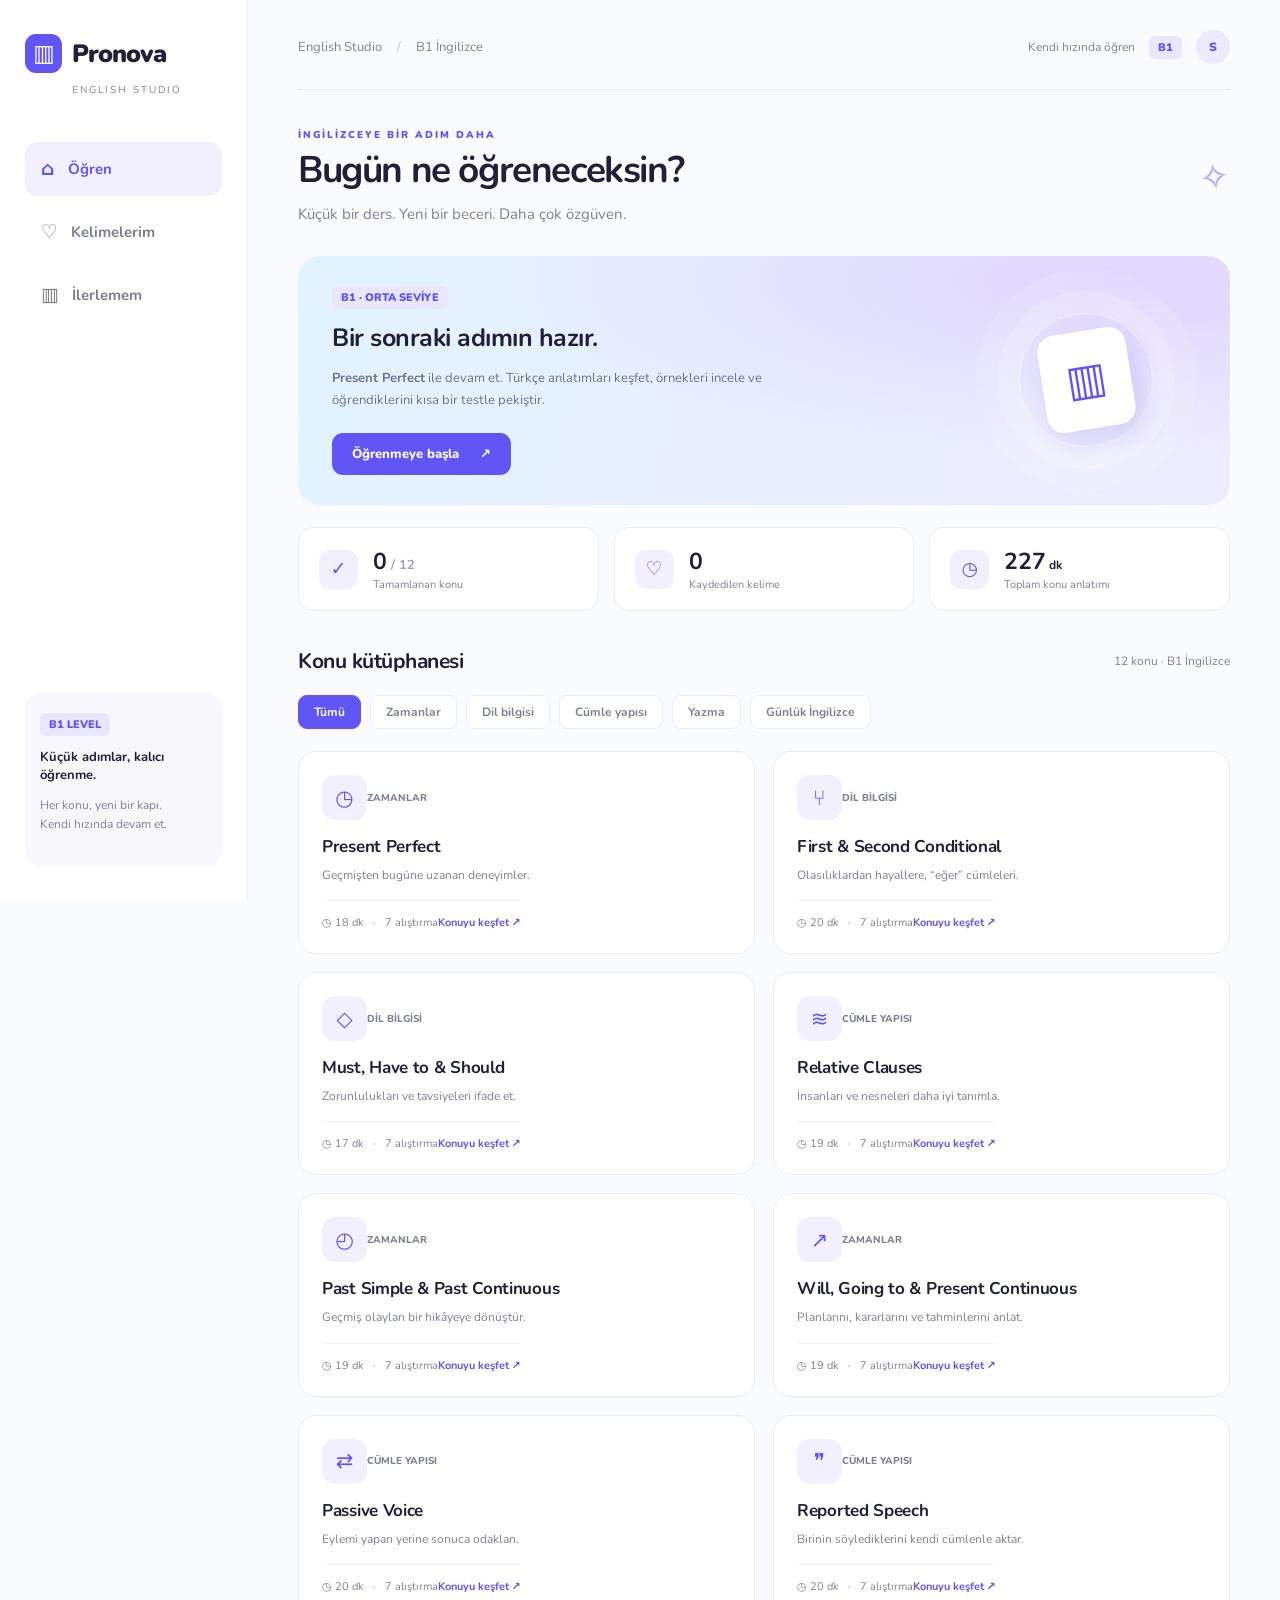
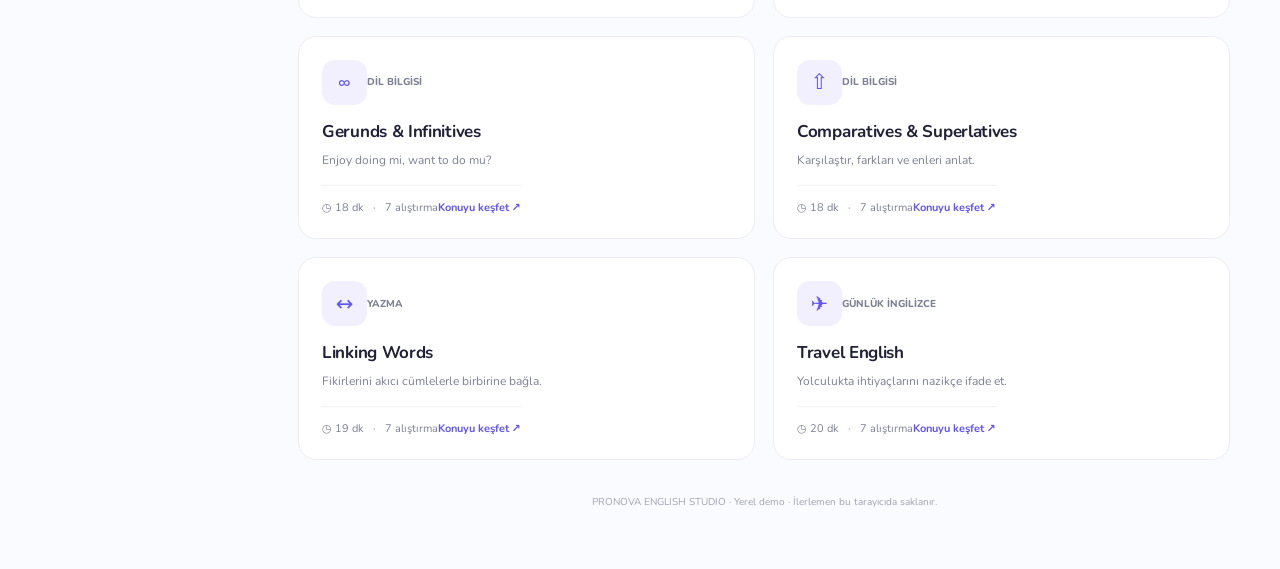
==== b1-english/index.html @ 72d9dc87 "Add B1 English learning app with 12 lessons and gzip content" ====
<!doctype html><html lang="tr"><head><meta charset="utf-8"><meta name="viewport" content="width=device-width,initial-scale=1"><meta name="theme-color" content="#6155f5"><title>Pronova • B1 English</title><link href="https://fonts.googleapis.com/css2?family=Nunito:wght@400;500;600;700;800;900&display=swap" rel="stylesheet"><style>
:root{--blue:#6155f5;--ink:#202139;--muted:#7e8095;--line:#ececf4;--lav:#f2f0ff}*{box-sizing:border-box}body{margin:0;background:#fafbff;color:var(--ink);font:15px Nunito,system-ui,sans-serif}button,a{-webkit-tap-highlight-color:transparent}button{font:inherit;cursor:pointer}button:focus-visible,a:focus-visible{outline:3px solid #aba4ff;outline-offset:4px}button{border:0}a{color:inherit;text-decoration:none}.shell{max-width:1440px;margin:auto;display:grid;grid-template-columns:248px 1fr;min-height:100vh}.side{padding:34px 25px;border-right:1px solid var(--line);background:#fff;position:sticky;top:0;height:100vh;display:flex;flex-direction:column}.brand{display:flex;align-items:center;gap:10px;font-size:25px;font-weight:900;letter-spacing:-1px}.mark{display:grid;place-items:center;width:37px;height:39px;border-radius:11px;background:var(--blue);color:#fff;font-size:23px}.edition{font-size:10px;letter-spacing:2px;color:var(--muted);margin:10px 0 45px 47px}.nav{display:grid;gap:9px}.nav button{text-align:left;padding:14px 16px;background:transparent;color:#7c7e90;border-radius:13px;font-weight:700;display:flex;gap:13px;align-items:center}.nav button.active{background:var(--lav);color:var(--blue)}.nav span{font-size:19px}.side-bottom{margin-top:auto;padding:20px 15px;background:#f8f8fc;border-radius:16px}.side-bottom strong{display:block;font-size:13px}.side-bottom p{font-size:12px;color:var(--muted);line-height:1.6}.level{display:inline-block;font-size:11px;background:#e9e6ff;color:var(--blue);padding:4px 9px;border-radius:6px;font-weight:900}.main{padding:30px 50px 60px;min-width:0}.top{display:flex;justify-content:space-between;align-items:center;border-bottom:1px solid var(--line);padding-bottom:25px;margin-bottom:38px}.crumb{color:var(--muted);font-size:13px}.top-right{display:flex;align-items:center;gap:14px;font-size:12px;color:var(--muted)}.avatar{width:34px;height:34px;display:grid;place-items:center;border-radius:50%;background:#eceaff;color:var(--blue);font-weight:900}.mobile-brand{display:none}h1{font-size:37px;letter-spacing:-1.4px;margin:6px 0 10px;line-height:1.2}h2{font-size:21px;letter-spacing:-.5px;margin:0}h3{font-size:17px;margin:0 0 8px}p{line-height:1.7}.eyebrow{font-size:10px;letter-spacing:2px;font-weight:900;color:var(--blue)}.sub{color:var(--muted);margin:0}.welcome{display:flex;justify-content:space-between;align-items:center;margin-bottom:28px}.welcome .decor{font-size:37px;transform:rotate(-10deg);color:#aaa1ff}.hero{display:grid;grid-template-columns:1fr 220px;gap:20px;padding:30px 34px;background:radial-gradient(at 90% 10%,#e0d6ff,transparent 55%),linear-gradient(110deg,#e2f3ff,#eeebff);border-radius:22px;position:relative;overflow:hidden}.hero h2{font-size:25px;margin:12px 0}.hero p{color:#6c7190;max-width:470px;font-size:13px;margin:0 0 22px}.primary,.secondary{padding:12px 20px;border-radius:11px;font-weight:800;font-size:13px}.primary{background:var(--blue);color:#fff}.primary:hover{background:#4f43df}.secondary{background:#fff;border:1px solid var(--line);color:var(--ink)}.hero-art{display:grid;place-items:center;position:relative}.orb{height:134px;width:134px;border:1px solid #fff9;border-radius:50%;display:grid;place-items:center;box-shadow:0 0 0 22px #ffffff29,0 0 0 44px #ffffff19}.book{background:#fff;border-radius:17px;padding:20px 24px;transform:rotate(-9deg);box-shadow:8px 13px 25px #7464c72a;color:var(--blue);font-size:43px}.stats{display:grid;grid-template-columns:repeat(3,1fr);gap:15px;margin:22px 0 36px}.stat{background:#fff;border:1px solid var(--line);border-radius:15px;padding:18px 20px;display:flex;align-items:center;gap:15px}.stat-icon{background:var(--lav);color:var(--blue);height:39px;width:39px;display:grid;place-items:center;border-radius:11px;font-size:19px}.stat strong{font-size:23px}.stat small{display:block;font-size:11px;color:var(--muted)}.section-head{display:flex;justify-content:space-between;align-items:center;margin:0 0 20px}.section-head small{color:var(--muted);font-size:12px}.filters{display:flex;gap:9px;margin-bottom:22px;flex-wrap:wrap}.filters button{padding:8px 15px;border-radius:9px;background:#fff;color:var(--muted);border:1px solid var(--line);font-size:12px;font-weight:700}.filters button.active{background:var(--blue);color:#fff;border-color:var(--blue)}.grid{display:grid;grid-template-columns:1fr 1fr;gap:18px}.card{background:#fff;border:1px solid var(--line);border-radius:18px;padding:23px;text-align:left;transition:transform .2s,border-color .2s;color:inherit;display:flex;flex-direction:column;gap:15px}.card:hover{transform:translateY(-3px);border-color:#beb8ff}.card-top{display:flex;justify-content:space-between;align-items:center}.topic-icon{width:45px;height:45px;border-radius:13px;display:grid;place-items:center;background:var(--lav);font-size:21px;color:var(--blue)}.tag{font-size:10px;font-weight:800;color:var(--muted)}.card p{font-size:12px;color:var(--muted);margin:0;line-height:1.6}.card h3{font-size:17px;letter-spacing:-.3px}.card-bottom{border-top:1px solid #f1f1f7;padding-top:14px;display:flex;justify-content:space-between;font-size:11px;color:var(--muted)}.card-bottom b{color:var(--blue)}.footer-note{text-align:center;font-size:10px;color:#a0a2b2;margin-top:35px}.back{background:none;color:var(--muted);padding:0;margin-bottom:25px;font-size:13px}.lesson-layout{display:grid;grid-template-columns:minmax(0,1fr) 230px;gap:25px;margin-top:30px}.article,.panel{background:#fff;border:1px solid var(--line);border-radius:18px;padding:28px}.article p,.article li{font-size:14px;color:#62667e;line-height:1.85}.article h2{margin:28px 0 12px}.article h2:first-child{margin-top:0}.formula{padding:20px;border-radius:12px;background:var(--lav);color:var(--blue);font-weight:900;text-align:center;margin:20px 0}.example{border-left:3px solid var(--blue);padding:12px 17px;margin:14px 0;background:#fafaff;border-radius:0 10px 10px 0}.example strong{display:block;font-size:14px;line-height:1.7}.example small{color:var(--muted);line-height:1.7;display:block}.tip{background:#f0faf6;border:1px solid #ddf1e6;padding:17px;border-radius:12px;font-size:13px;color:#4e7663;line-height:1.8;margin:20px 0}.panel{padding:21px;height:fit-content;position:sticky;top:20px}.panel h3{font-size:14px}.word-btn{width:100%;display:flex;justify-content:space-between;align-items:center;background:#f8f8fd;border-radius:9px;padding:11px;margin:8px 0;text-align:left;font-size:12px;color:var(--ink)}.word-btn span{color:var(--blue)}.panel p{font-size:12px;color:var(--muted)}.panel .primary{width:100%;margin-top:13px}.quiz{max-width:650px;margin:35px auto}.progress-track{height:5px;border-radius:10px;background:#e9e9f4;margin:15px 0 30px;overflow:hidden}.progress-track i{display:block;background:var(--blue);height:100%}.question{background:#fff;border:1px solid var(--line);border-radius:18px;padding:28px;margin-bottom:18px}.question p{font-size:21px;color:var(--ink);font-weight:800}.option{display:flex;gap:13px;align-items:center;width:100%;text-align:left;border:1px solid var(--line);background:#fff;padding:18px;border-radius:13px;margin:11px 0;color:var(--ink)}.option span{height:29px;width:29px;flex-shrink:0;border-radius:50%;background:var(--lav);color:var(--blue);display:grid;place-items:center;font-size:12px;font-weight:900}.option.correct{border-color:#6cc69b;background:#f0faf5}.option.wrong{border-color:#e7a4af;background:#fff5f6}.option:disabled{cursor:default;color:var(--ink)}.feedback{padding:18px;border-radius:12px;background:#efecff;margin:18px 0;font-size:13px;line-height:1.8}.quiz-actions{display:flex;justify-content:space-between;align-items:center;margin-top:20px}.muted{color:var(--muted);font-size:12px}.result{text-align:center;background:#fff;padding:45px 25px;border-radius:20px;border:1px solid var(--line)}.result-symbol{height:80px;width:80px;border-radius:50%;margin:auto auto 25px;background:var(--lav);color:var(--blue);display:grid;place-items:center;font-size:35px}.result h2{font-size:30px}.result p{color:var(--muted)}.vocab-grid{display:grid;grid-template-columns:1fr 1fr;gap:15px;margin-top:26px}.vocab{background:#fff;border:1px solid var(--line);padding:23px;border-radius:15px;display:flex;justify-content:space-between;align-items:center}.vocab strong{font-size:18px}.vocab p{color:var(--muted);font-size:13px;margin:6px 0 0}.remove{background:transparent;color:#9c9caf;font-size:23px}.empty{text-align:center;padding:60px 20px;border:1px dashed #d9d6f6;border-radius:18px;margin-top:25px;color:var(--muted)}.toast{position:fixed;bottom:25px;left:50%;transform:translateX(-50%);background:var(--ink);color:#fff;padding:12px 20px;border-radius:12px;z-index:100;font-size:13px}.mobile-nav{display:none}table{width:100%;border-collapse:collapse;font-size:13px}td,th{padding:12px;text-align:left;border-bottom:1px solid var(--line)}th{color:var(--blue)}
@media(min-width:1500px){.main{padding-top:40px}}@media(max-width:1100px){.main{padding:25px 30px}.shell{grid-template-columns:210px 1fr}.side{padding:30px 20px}.lesson-layout{grid-template-columns:1fr}.panel{position:static}.hero{grid-template-columns:1fr 130px}.hero-art .orb{width:100px;height:100px}.stats{gap:10px}.stat{padding:14px;gap:10px}.stat-icon{display:none}}@media(max-width:760px){.shell{display:block}.side{display:none}.main{padding:22px 20px 100px}.top{margin-bottom:28px;padding-bottom:19px}.mobile-brand{display:flex;font-size:20px}.mobile-brand .mark{width:29px;height:31px;font-size:19px;border-radius:8px}.crumb{display:none}.top-right>span{display:none}h1{font-size:31px}.welcome{margin-bottom:23px}.welcome .decor{display:none}.hero{padding:24px;grid-template-columns:1fr}.hero-art{display:none}.hero h2{font-size:23px}.hero p{font-size:12px}.stats{gap:8px;margin:17px 0 29px}.stat{display:block;padding:15px 10px;text-align:center}.stat strong{font-size:22px}.stat small{font-size:9px}.grid{grid-template-columns:1fr}.card{padding:21px}.section-head h2{font-size:20px}.article{padding:23px 19px}.lesson-layout{gap:18px;margin-top:25px}.article h2{font-size:20px}.vocab-grid{grid-template-columns:1fr}.mobile-nav{position:fixed;bottom:0;left:0;right:0;display:flex;background:#fffffff5;border-top:1px solid var(--line);padding:10px 15px max(12px,env(safe-area-inset-bottom));justify-content:space-around;z-index:20;backdrop-filter:blur(12px)}.mobile-nav button{background:transparent;font-size:10px;color:var(--muted);min-width:65px}.mobile-nav button span{display:block;font-size:21px;margin-bottom:3px}.mobile-nav button.active{color:var(--blue);font-weight:900}.quiz{margin-top:25px}.question{padding:23px}.question p{font-size:19px}.toast{bottom:85px;width:max-content;max-width:90%}table{font-size:11px}td,th{padding:9px 5px}}
@media(prefers-reduced-motion:reduce){*{transition:none!important;scroll-behavior:auto!important}}
.lesson-overview{display:flex;flex-wrap:wrap;gap:18px;margin:24px 0 20px;font-size:12px;color:var(--muted)}.lesson-toc{display:grid;grid-template-columns:1fr 1fr;gap:9px;padding:18px;background:#f1efff;border:1px solid #e9e5ff;border-radius:16px}.lesson-toc a{display:flex;align-items:baseline;gap:10px;font-size:12px;padding:6px;line-height:1.6}.lesson-toc b{color:var(--blue);font-size:10px}.lesson-toc a:hover{color:var(--blue)}.article section{scroll-margin-top:24px}.article section+section{padding-top:25px;border-top:1px solid var(--line);margin-top:28px}@media(max-width:600px){.lesson-toc{grid-template-columns:1fr;padding:13px}.lesson-overview{gap:12px;font-size:11px}}
</style></head><body><div class="shell"><aside class="side"><a class="brand" href="#home"><span class="mark">▥</span>Pronova</a><div class="edition">ENGLISH STUDIO</div><nav class="nav" aria-label="Ana menü"></nav><div class="side-bottom"><span class="level">B1 LEVEL</span><strong style="margin-top:12px">Küçük adımlar, kalıcı öğrenme.</strong><p>Her konu, yeni bir kapı.<br>Kendi hızında devam et.</p></div></aside><main class="main"><header class="top"><a class="brand mobile-brand" href="#home"><span class="mark">▥</span>Pronova</a><div class="crumb">English Studio <span style="margin:0 12px;color:#c1bfd5">/</span> B1 İngilizce</div><div class="top-right"><span>Kendi hızında öğren</span><span class="level">B1</span><div class="avatar">S</div></div></header><div id="view"></div><div class="footer-note">PRONOVA ENGLISH STUDIO · Yerel demo · İlerlemen bu tarayıcıda saklanır.</div></main></div><nav class="mobile-nav" aria-label="Mobil menü"></nav><div id="toast" role="status"></div><script src="app.js"></script></body></html>
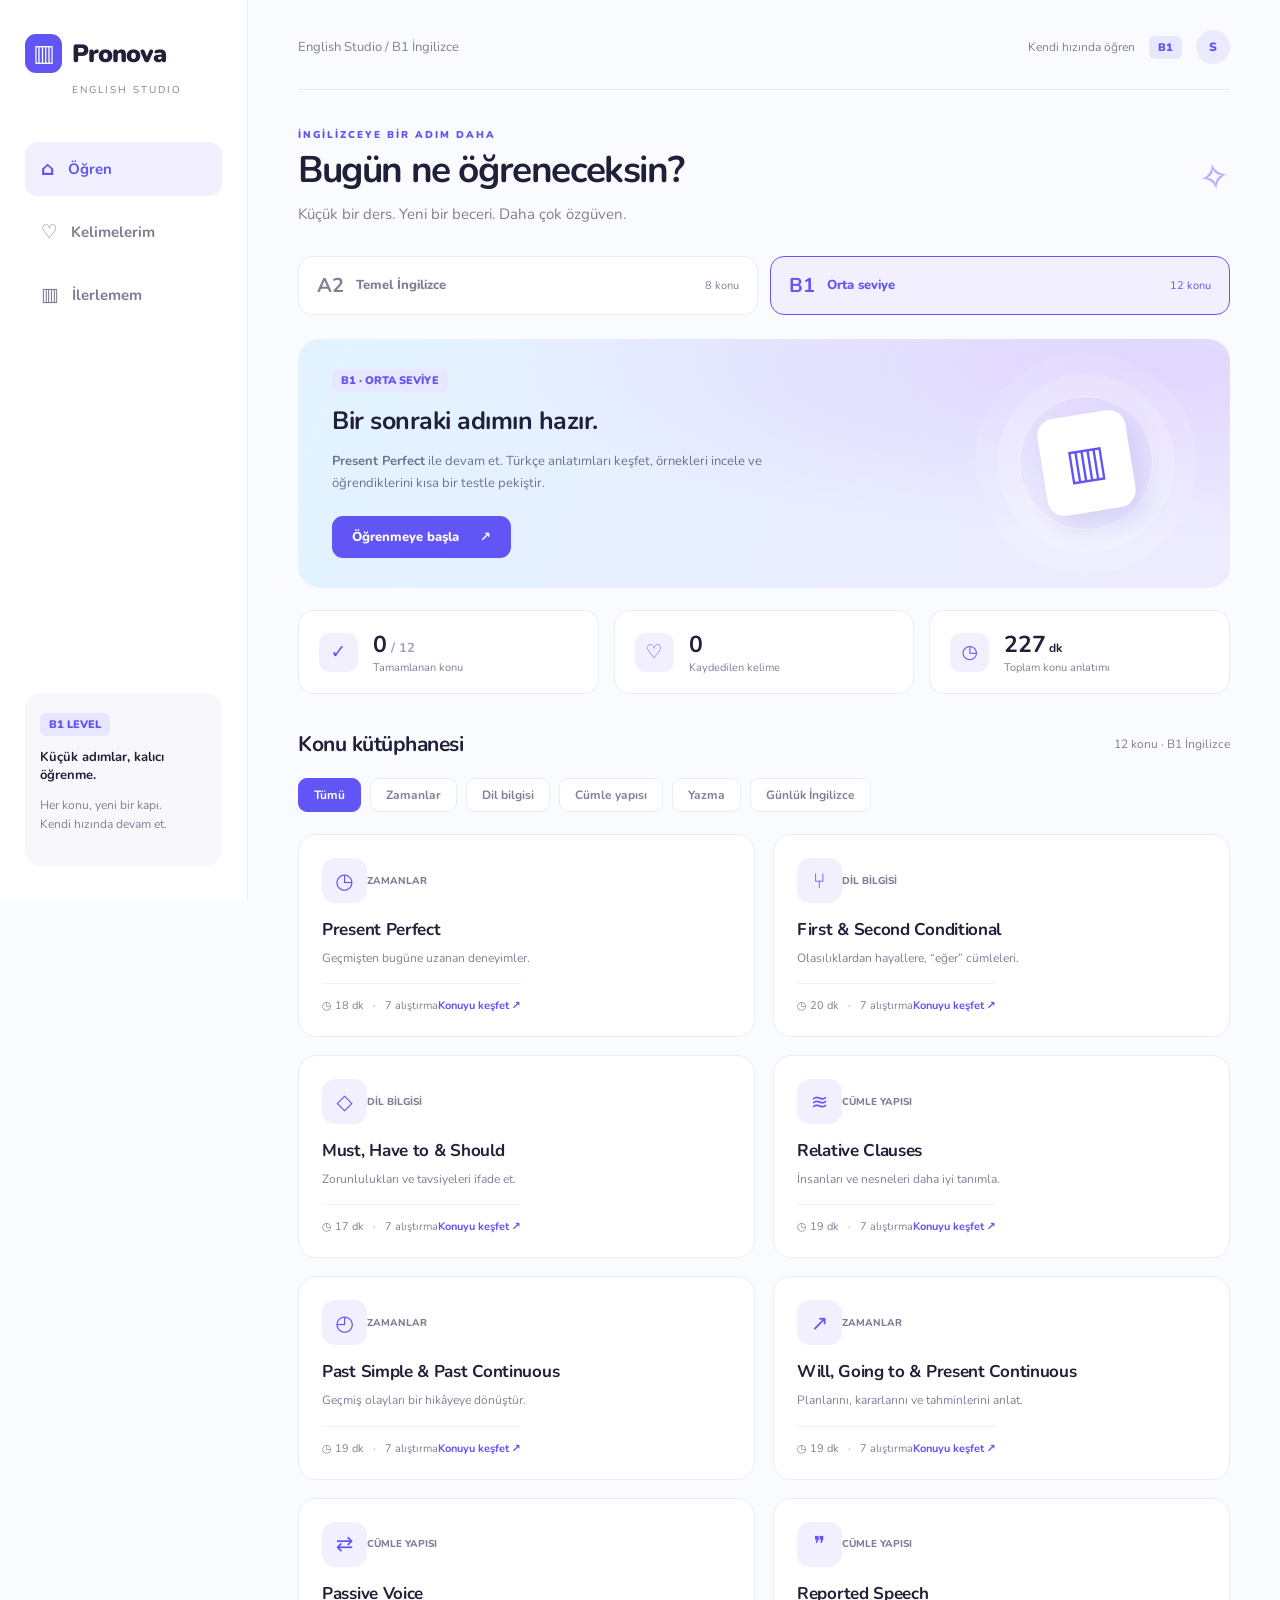
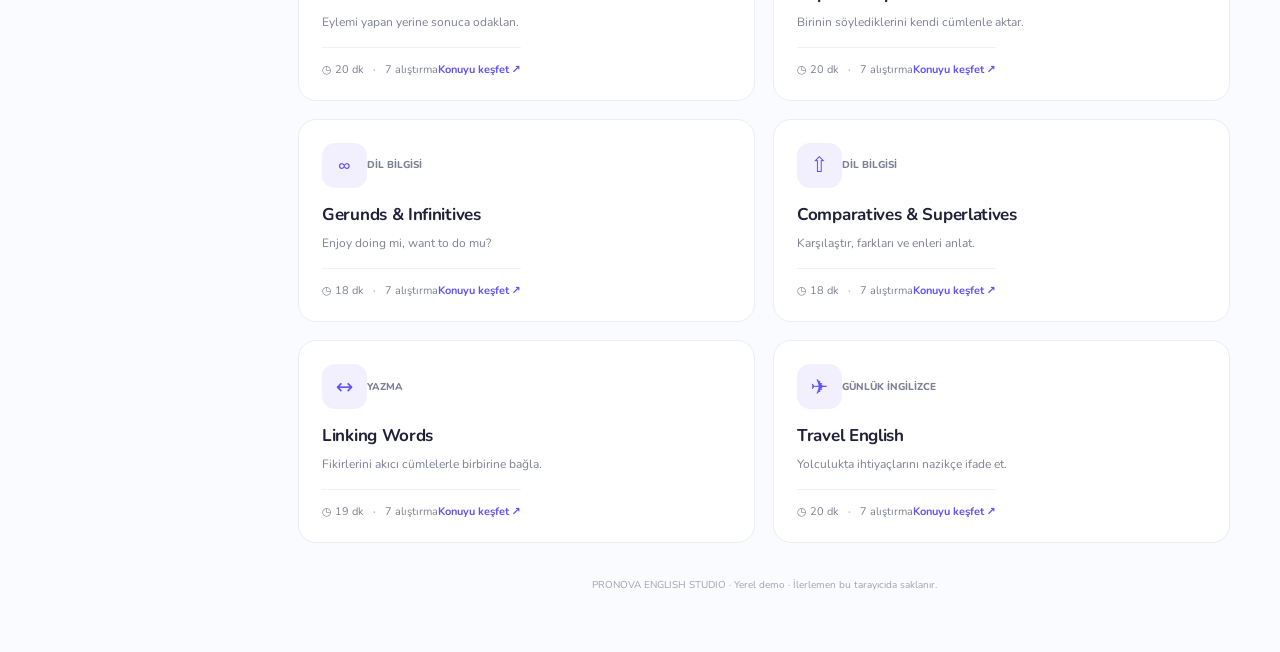
==== commit 42d9a818: "Add A2 curriculum and level selection with separate progress" ====
--- a/b1-english/index.html
+++ b/b1-english/index.html
@@ -1,6 +1,7 @@
-<!doctype html><html lang="tr"><head><meta charset="utf-8"><meta name="viewport" content="width=device-width,initial-scale=1"><meta name="theme-color" content="#6155f5"><title>Pronova • B1 English</title><link href="https://fonts.googleapis.com/css2?family=Nunito:wght@400;500;600;700;800;900&display=swap" rel="stylesheet"><style>
+<!doctype html><html lang="tr"><head><meta charset="utf-8"><meta name="viewport" content="width=device-width,initial-scale=1"><meta name="theme-color" content="#6155f5"><title>Pronova • A2 & B1 English</title><link href="https://fonts.googleapis.com/css2?family=Nunito:wght@400;500;600;700;800;900&display=swap" rel="stylesheet"><style>
 :root{--blue:#6155f5;--ink:#202139;--muted:#7e8095;--line:#ececf4;--lav:#f2f0ff}*{box-sizing:border-box}body{margin:0;background:#fafbff;color:var(--ink);font:15px Nunito,system-ui,sans-serif}button,a{-webkit-tap-highlight-color:transparent}button{font:inherit;cursor:pointer}button:focus-visible,a:focus-visible{outline:3px solid #aba4ff;outline-offset:4px}button{border:0}a{color:inherit;text-decoration:none}.shell{max-width:1440px;margin:auto;display:grid;grid-template-columns:248px 1fr;min-height:100vh}.side{padding:34px 25px;border-right:1px solid var(--line);background:#fff;position:sticky;top:0;height:100vh;display:flex;flex-direction:column}.brand{display:flex;align-items:center;gap:10px;font-size:25px;font-weight:900;letter-spacing:-1px}.mark{display:grid;place-items:center;width:37px;height:39px;border-radius:11px;background:var(--blue);color:#fff;font-size:23px}.edition{font-size:10px;letter-spacing:2px;color:var(--muted);margin:10px 0 45px 47px}.nav{display:grid;gap:9px}.nav button{text-align:left;padding:14px 16px;background:transparent;color:#7c7e90;border-radius:13px;font-weight:700;display:flex;gap:13px;align-items:center}.nav button.active{background:var(--lav);color:var(--blue)}.nav span{font-size:19px}.side-bottom{margin-top:auto;padding:20px 15px;background:#f8f8fc;border-radius:16px}.side-bottom strong{display:block;font-size:13px}.side-bottom p{font-size:12px;color:var(--muted);line-height:1.6}.level{display:inline-block;font-size:11px;background:#e9e6ff;color:var(--blue);padding:4px 9px;border-radius:6px;font-weight:900}.main{padding:30px 50px 60px;min-width:0}.top{display:flex;justify-content:space-between;align-items:center;border-bottom:1px solid var(--line);padding-bottom:25px;margin-bottom:38px}.crumb{color:var(--muted);font-size:13px}.top-right{display:flex;align-items:center;gap:14px;font-size:12px;color:var(--muted)}.avatar{width:34px;height:34px;display:grid;place-items:center;border-radius:50%;background:#eceaff;color:var(--blue);font-weight:900}.mobile-brand{display:none}h1{font-size:37px;letter-spacing:-1.4px;margin:6px 0 10px;line-height:1.2}h2{font-size:21px;letter-spacing:-.5px;margin:0}h3{font-size:17px;margin:0 0 8px}p{line-height:1.7}.eyebrow{font-size:10px;letter-spacing:2px;font-weight:900;color:var(--blue)}.sub{color:var(--muted);margin:0}.welcome{display:flex;justify-content:space-between;align-items:center;margin-bottom:28px}.welcome .decor{font-size:37px;transform:rotate(-10deg);color:#aaa1ff}.hero{display:grid;grid-template-columns:1fr 220px;gap:20px;padding:30px 34px;background:radial-gradient(at 90% 10%,#e0d6ff,transparent 55%),linear-gradient(110deg,#e2f3ff,#eeebff);border-radius:22px;position:relative;overflow:hidden}.hero h2{font-size:25px;margin:12px 0}.hero p{color:#6c7190;max-width:470px;font-size:13px;margin:0 0 22px}.primary,.secondary{padding:12px 20px;border-radius:11px;font-weight:800;font-size:13px}.primary{background:var(--blue);color:#fff}.primary:hover{background:#4f43df}.secondary{background:#fff;border:1px solid var(--line);color:var(--ink)}.hero-art{display:grid;place-items:center;position:relative}.orb{height:134px;width:134px;border:1px solid #fff9;border-radius:50%;display:grid;place-items:center;box-shadow:0 0 0 22px #ffffff29,0 0 0 44px #ffffff19}.book{background:#fff;border-radius:17px;padding:20px 24px;transform:rotate(-9deg);box-shadow:8px 13px 25px #7464c72a;color:var(--blue);font-size:43px}.stats{display:grid;grid-template-columns:repeat(3,1fr);gap:15px;margin:22px 0 36px}.stat{background:#fff;border:1px solid var(--line);border-radius:15px;padding:18px 20px;display:flex;align-items:center;gap:15px}.stat-icon{background:var(--lav);color:var(--blue);height:39px;width:39px;display:grid;place-items:center;border-radius:11px;font-size:19px}.stat strong{font-size:23px}.stat small{display:block;font-size:11px;color:var(--muted)}.section-head{display:flex;justify-content:space-between;align-items:center;margin:0 0 20px}.section-head small{color:var(--muted);font-size:12px}.filters{display:flex;gap:9px;margin-bottom:22px;flex-wrap:wrap}.filters button{padding:8px 15px;border-radius:9px;background:#fff;color:var(--muted);border:1px solid var(--line);font-size:12px;font-weight:700}.filters button.active{background:var(--blue);color:#fff;border-color:var(--blue)}.grid{display:grid;grid-template-columns:1fr 1fr;gap:18px}.card{background:#fff;border:1px solid var(--line);border-radius:18px;padding:23px;text-align:left;transition:transform .2s,border-color .2s;color:inherit;display:flex;flex-direction:column;gap:15px}.card:hover{transform:translateY(-3px);border-color:#beb8ff}.card-top{display:flex;justify-content:space-between;align-items:center}.topic-icon{width:45px;height:45px;border-radius:13px;display:grid;place-items:center;background:var(--lav);font-size:21px;color:var(--blue)}.tag{font-size:10px;font-weight:800;color:var(--muted)}.card p{font-size:12px;color:var(--muted);margin:0;line-height:1.6}.card h3{font-size:17px;letter-spacing:-.3px}.card-bottom{border-top:1px solid #f1f1f7;padding-top:14px;display:flex;justify-content:space-between;font-size:11px;color:var(--muted)}.card-bottom b{color:var(--blue)}.footer-note{text-align:center;font-size:10px;color:#a0a2b2;margin-top:35px}.back{background:none;color:var(--muted);padding:0;margin-bottom:25px;font-size:13px}.lesson-layout{display:grid;grid-template-columns:minmax(0,1fr) 230px;gap:25px;margin-top:30px}.article,.panel{background:#fff;border:1px solid var(--line);border-radius:18px;padding:28px}.article p,.article li{font-size:14px;color:#62667e;line-height:1.85}.article h2{margin:28px 0 12px}.article h2:first-child{margin-top:0}.formula{padding:20px;border-radius:12px;background:var(--lav);color:var(--blue);font-weight:900;text-align:center;margin:20px 0}.example{border-left:3px solid var(--blue);padding:12px 17px;margin:14px 0;background:#fafaff;border-radius:0 10px 10px 0}.example strong{display:block;font-size:14px;line-height:1.7}.example small{color:var(--muted);line-height:1.7;display:block}.tip{background:#f0faf6;border:1px solid #ddf1e6;padding:17px;border-radius:12px;font-size:13px;color:#4e7663;line-height:1.8;margin:20px 0}.panel{padding:21px;height:fit-content;position:sticky;top:20px}.panel h3{font-size:14px}.word-btn{width:100%;display:flex;justify-content:space-between;align-items:center;background:#f8f8fd;border-radius:9px;padding:11px;margin:8px 0;text-align:left;font-size:12px;color:var(--ink)}.word-btn span{color:var(--blue)}.panel p{font-size:12px;color:var(--muted)}.panel .primary{width:100%;margin-top:13px}.quiz{max-width:650px;margin:35px auto}.progress-track{height:5px;border-radius:10px;background:#e9e9f4;margin:15px 0 30px;overflow:hidden}.progress-track i{display:block;background:var(--blue);height:100%}.question{background:#fff;border:1px solid var(--line);border-radius:18px;padding:28px;margin-bottom:18px}.question p{font-size:21px;color:var(--ink);font-weight:800}.option{display:flex;gap:13px;align-items:center;width:100%;text-align:left;border:1px solid var(--line);background:#fff;padding:18px;border-radius:13px;margin:11px 0;color:var(--ink)}.option span{height:29px;width:29px;flex-shrink:0;border-radius:50%;background:var(--lav);color:var(--blue);display:grid;place-items:center;font-size:12px;font-weight:900}.option.correct{border-color:#6cc69b;background:#f0faf5}.option.wrong{border-color:#e7a4af;background:#fff5f6}.option:disabled{cursor:default;color:var(--ink)}.feedback{padding:18px;border-radius:12px;background:#efecff;margin:18px 0;font-size:13px;line-height:1.8}.quiz-actions{display:flex;justify-content:space-between;align-items:center;margin-top:20px}.muted{color:var(--muted);font-size:12px}.result{text-align:center;background:#fff;padding:45px 25px;border-radius:20px;border:1px solid var(--line)}.result-symbol{height:80px;width:80px;border-radius:50%;margin:auto auto 25px;background:var(--lav);color:var(--blue);display:grid;place-items:center;font-size:35px}.result h2{font-size:30px}.result p{color:var(--muted)}.vocab-grid{display:grid;grid-template-columns:1fr 1fr;gap:15px;margin-top:26px}.vocab{background:#fff;border:1px solid var(--line);padding:23px;border-radius:15px;display:flex;justify-content:space-between;align-items:center}.vocab strong{font-size:18px}.vocab p{color:var(--muted);font-size:13px;margin:6px 0 0}.remove{background:transparent;color:#9c9caf;font-size:23px}.empty{text-align:center;padding:60px 20px;border:1px dashed #d9d6f6;border-radius:18px;margin-top:25px;color:var(--muted)}.toast{position:fixed;bottom:25px;left:50%;transform:translateX(-50%);background:var(--ink);color:#fff;padding:12px 20px;border-radius:12px;z-index:100;font-size:13px}.mobile-nav{display:none}table{width:100%;border-collapse:collapse;font-size:13px}td,th{padding:12px;text-align:left;border-bottom:1px solid var(--line)}th{color:var(--blue)}
 @media(min-width:1500px){.main{padding-top:40px}}@media(max-width:1100px){.main{padding:25px 30px}.shell{grid-template-columns:210px 1fr}.side{padding:30px 20px}.lesson-layout{grid-template-columns:1fr}.panel{position:static}.hero{grid-template-columns:1fr 130px}.hero-art .orb{width:100px;height:100px}.stats{gap:10px}.stat{padding:14px;gap:10px}.stat-icon{display:none}}@media(max-width:760px){.shell{display:block}.side{display:none}.main{padding:22px 20px 100px}.top{margin-bottom:28px;padding-bottom:19px}.mobile-brand{display:flex;font-size:20px}.mobile-brand .mark{width:29px;height:31px;font-size:19px;border-radius:8px}.crumb{display:none}.top-right>span{display:none}h1{font-size:31px}.welcome{margin-bottom:23px}.welcome .decor{display:none}.hero{padding:24px;grid-template-columns:1fr}.hero-art{display:none}.hero h2{font-size:23px}.hero p{font-size:12px}.stats{gap:8px;margin:17px 0 29px}.stat{display:block;padding:15px 10px;text-align:center}.stat strong{font-size:22px}.stat small{font-size:9px}.grid{grid-template-columns:1fr}.card{padding:21px}.section-head h2{font-size:20px}.article{padding:23px 19px}.lesson-layout{gap:18px;margin-top:25px}.article h2{font-size:20px}.vocab-grid{grid-template-columns:1fr}.mobile-nav{position:fixed;bottom:0;left:0;right:0;display:flex;background:#fffffff5;border-top:1px solid var(--line);padding:10px 15px max(12px,env(safe-area-inset-bottom));justify-content:space-around;z-index:20;backdrop-filter:blur(12px)}.mobile-nav button{background:transparent;font-size:10px;color:var(--muted);min-width:65px}.mobile-nav button span{display:block;font-size:21px;margin-bottom:3px}.mobile-nav button.active{color:var(--blue);font-weight:900}.quiz{margin-top:25px}.question{padding:23px}.question p{font-size:19px}.toast{bottom:85px;width:max-content;max-width:90%}table{font-size:11px}td,th{padding:9px 5px}}
 @media(prefers-reduced-motion:reduce){*{transition:none!important;scroll-behavior:auto!important}}
 .lesson-overview{display:flex;flex-wrap:wrap;gap:18px;margin:24px 0 20px;font-size:12px;color:var(--muted)}.lesson-toc{display:grid;grid-template-columns:1fr 1fr;gap:9px;padding:18px;background:#f1efff;border:1px solid #e9e5ff;border-radius:16px}.lesson-toc a{display:flex;align-items:baseline;gap:10px;font-size:12px;padding:6px;line-height:1.6}.lesson-toc b{color:var(--blue);font-size:10px}.lesson-toc a:hover{color:var(--blue)}.article section{scroll-margin-top:24px}.article section+section{padding-top:25px;border-top:1px solid var(--line);margin-top:28px}@media(max-width:600px){.lesson-toc{grid-template-columns:1fr;padding:13px}.lesson-overview{gap:12px;font-size:11px}}
-</style></head><body><div class="shell"><aside class="side"><a class="brand" href="#home"><span class="mark">▥</span>Pronova</a><div class="edition">ENGLISH STUDIO</div><nav class="nav" aria-label="Ana menü"></nav><div class="side-bottom"><span class="level">B1 LEVEL</span><strong style="margin-top:12px">Küçük adımlar, kalıcı öğrenme.</strong><p>Her konu, yeni bir kapı.<br>Kendi hızında devam et.</p></div></aside><main class="main"><header class="top"><a class="brand mobile-brand" href="#home"><span class="mark">▥</span>Pronova</a><div class="crumb">English Studio <span style="margin:0 12px;color:#c1bfd5">/</span> B1 İngilizce</div><div class="top-right"><span>Kendi hızında öğren</span><span class="level">B1</span><div class="avatar">S</div></div></header><div id="view"></div><div class="footer-note">PRONOVA ENGLISH STUDIO · Yerel demo · İlerlemen bu tarayıcıda saklanır.</div></main></div><nav class="mobile-nav" aria-label="Mobil menü"></nav><div id="toast" role="status"></div><script src="app.js"></script></body></html>
+.level-picker{display:flex;gap:12px;margin:0 0 24px}.level-picker button{display:flex;align-items:center;gap:12px;text-align:left;flex:1;border:1px solid var(--line);border-radius:14px;background:#fff;color:var(--muted);padding:15px 18px}.level-picker button.active{border-color:var(--blue);background:var(--lav);color:var(--blue)}.level-picker b{font-size:20px}.level-picker span{font-size:13px;font-weight:800}.level-picker small{margin-left:auto;font-size:11px}@media(max-width:600px){.level-picker{gap:9px}.level-picker button{padding:13px 11px;gap:8px;flex-wrap:wrap}.level-picker b{font-size:18px}.level-picker span{font-size:11px}.level-picker small{width:100%;margin:0;font-size:10px}}
+</style></head><body><div class="shell"><aside class="side"><a class="brand" href="#home"><span class="mark">▥</span>Pronova</a><div class="edition">ENGLISH STUDIO</div><nav class="nav" aria-label="Ana menü"></nav><div class="side-bottom"><span class="level"><span data-current-level>B1</span> LEVEL</span><strong style="margin-top:12px">Küçük adımlar, kalıcı öğrenme.</strong><p>Her konu, yeni bir kapı.<br>Kendi hızında devam et.</p></div></aside><main class="main"><header class="top"><a class="brand mobile-brand" href="#home"><span class="mark">▥</span>Pronova</a><div class="crumb">English Studio <span style="margin:0 12px;color:#c1bfd5">/</span> B1 İngilizce</div><div class="top-right"><span>Kendi hızında öğren</span><span class="level" data-current-level>B1</span><div class="avatar">S</div></div></header><div id="view"></div><div class="footer-note">PRONOVA ENGLISH STUDIO · Yerel demo · İlerlemen bu tarayıcıda saklanır.</div></main></div><nav class="mobile-nav" aria-label="Mobil menü"></nav><div id="toast" role="status"></div><script src="app.js"></script></body></html>
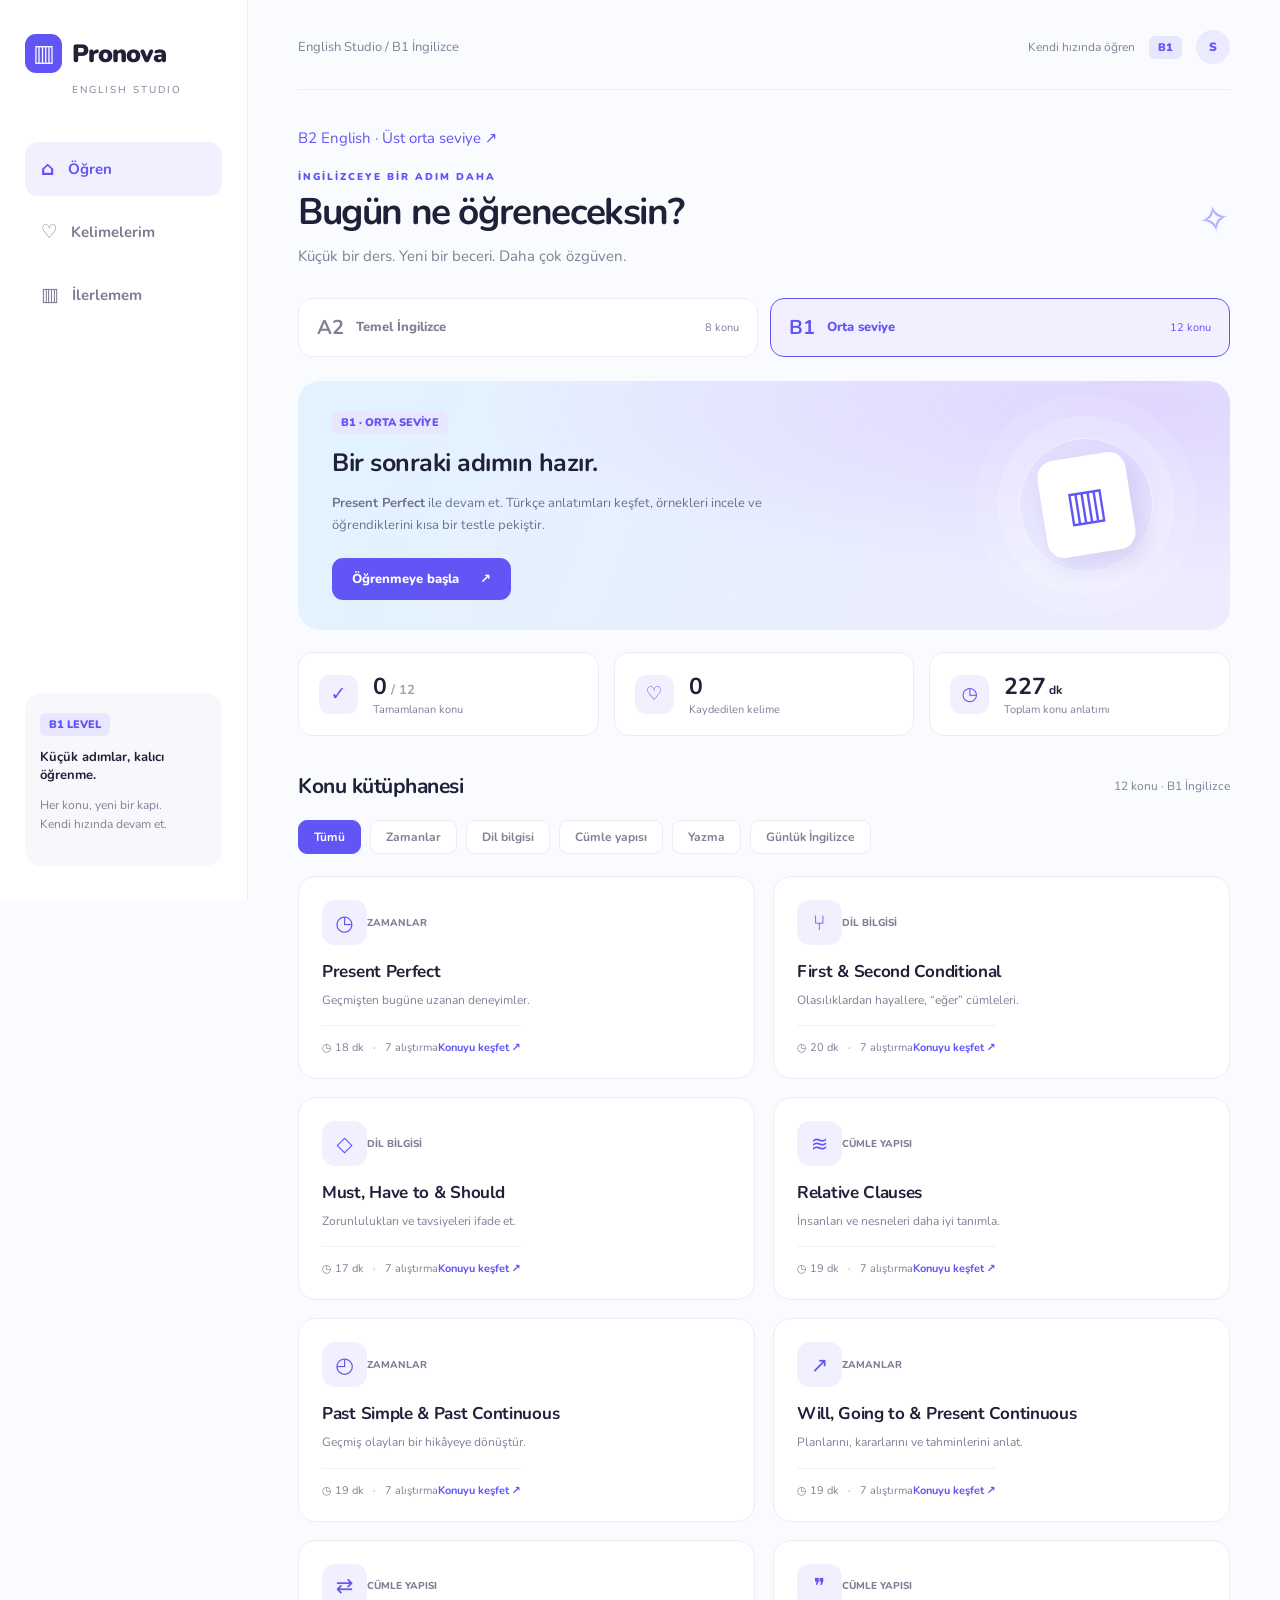
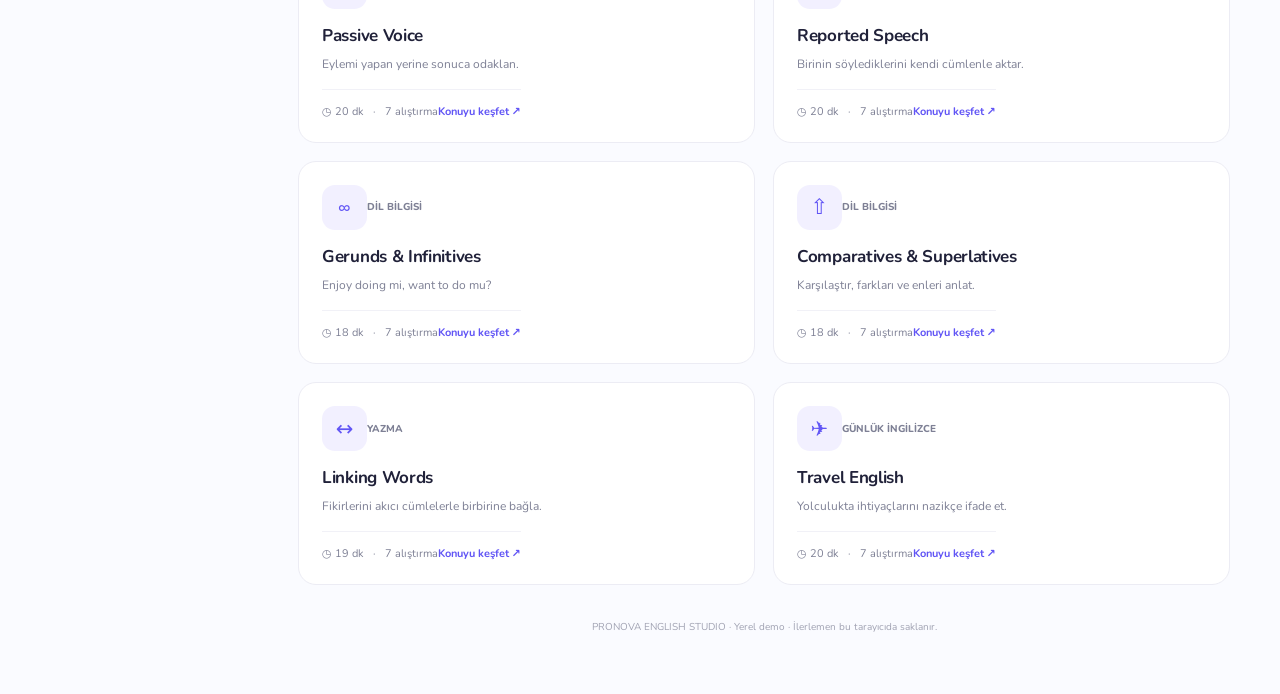
==== commit e3e25637: "Link to B2 English module" ====
--- a/b1-english/index.html
+++ b/b1-english/index.html
@@ -4,4 +4,5 @@
 @media(prefers-reduced-motion:reduce){*{transition:none!important;scroll-behavior:auto!important}}
 .lesson-overview{display:flex;flex-wrap:wrap;gap:18px;margin:24px 0 20px;font-size:12px;color:var(--muted)}.lesson-toc{display:grid;grid-template-columns:1fr 1fr;gap:9px;padding:18px;background:#f1efff;border:1px solid #e9e5ff;border-radius:16px}.lesson-toc a{display:flex;align-items:baseline;gap:10px;font-size:12px;padding:6px;line-height:1.6}.lesson-toc b{color:var(--blue);font-size:10px}.lesson-toc a:hover{color:var(--blue)}.article section{scroll-margin-top:24px}.article section+section{padding-top:25px;border-top:1px solid var(--line);margin-top:28px}@media(max-width:600px){.lesson-toc{grid-template-columns:1fr;padding:13px}.lesson-overview{gap:12px;font-size:11px}}
 .level-picker{display:flex;gap:12px;margin:0 0 24px}.level-picker button{display:flex;align-items:center;gap:12px;text-align:left;flex:1;border:1px solid var(--line);border-radius:14px;background:#fff;color:var(--muted);padding:15px 18px}.level-picker button.active{border-color:var(--blue);background:var(--lav);color:var(--blue)}.level-picker b{font-size:20px}.level-picker span{font-size:13px;font-weight:800}.level-picker small{margin-left:auto;font-size:11px}@media(max-width:600px){.level-picker{gap:9px}.level-picker button{padding:13px 11px;gap:8px;flex-wrap:wrap}.level-picker b{font-size:18px}.level-picker span{font-size:11px}.level-picker small{width:100%;margin:0;font-size:10px}}
-</style></head><body><div class="shell"><aside class="side"><a class="brand" href="#home"><span class="mark">▥</span>Pronova</a><div class="edition">ENGLISH STUDIO</div><nav class="nav" aria-label="Ana menü"></nav><div class="side-bottom"><span class="level"><span data-current-level>B1</span> LEVEL</span><strong style="margin-top:12px">Küçük adımlar, kalıcı öğrenme.</strong><p>Her konu, yeni bir kapı.<br>Kendi hızında devam et.</p></div></aside><main class="main"><header class="top"><a class="brand mobile-brand" href="#home"><span class="mark">▥</span>Pronova</a><div class="crumb">English Studio <span style="margin:0 12px;color:#c1bfd5">/</span> B1 İngilizce</div><div class="top-right"><span>Kendi hızında öğren</span><span class="level" data-current-level>B1</span><div class="avatar">S</div></div></header><div id="view"></div><div class="footer-note">PRONOVA ENGLISH STUDIO · Yerel demo · İlerlemen bu tarayıcıda saklanır.</div></main></div><nav class="mobile-nav" aria-label="Mobil menü"></nav><div id="toast" role="status"></div><script src="app.js"></script></body></html>
+</style></head><body><div class="shell"><aside class="side"><a class="brand" href="#home"><span class="mark">▥</span>Pronova</a><div class="edition">ENGLISH STUDIO</div><nav class="nav" aria-label="Ana menü"></nav><div class="side-bottom"><span class="level"><span data-current-level>B1</span> LEVEL</span><strong style="margin-top:12px">Küçük adımlar, kalıcı öğrenme.</strong><p>Her konu, yeni bir kapı.<br>Kendi hızında devam et.</p></div></aside><main class="main"><header class="top"><a class="brand mobile-brand" href="#home"><span class="mark">▥</span>Pronova</a><div class="crumb">English Studio <span style="margin:0 12px;color:#c1bfd5">/</span> B1 İngilizce</div><div class="top-right"><span>Kendi hızında öğren</span><span class="level" data-current-level>B1</span><div class="avatar">S</div></div></header><nav aria-label="İngilizce modülleri" style="margin-bottom:22px;color:var(--blue)"><a href="../b2-english/">B2 English · Üst orta seviye ↗</a></nav><div id="view"></div><div class="footer-note">PRONOVA ENGLISH STUDIO · Yerel demo · İlerlemen bu tarayıcıda saklanır.</div></main></div><nav class="mobile-nav" aria-label="Mobil menü"></nav><div id="toast" role="status"></div><script src="app.js"></script></body></html>
+
